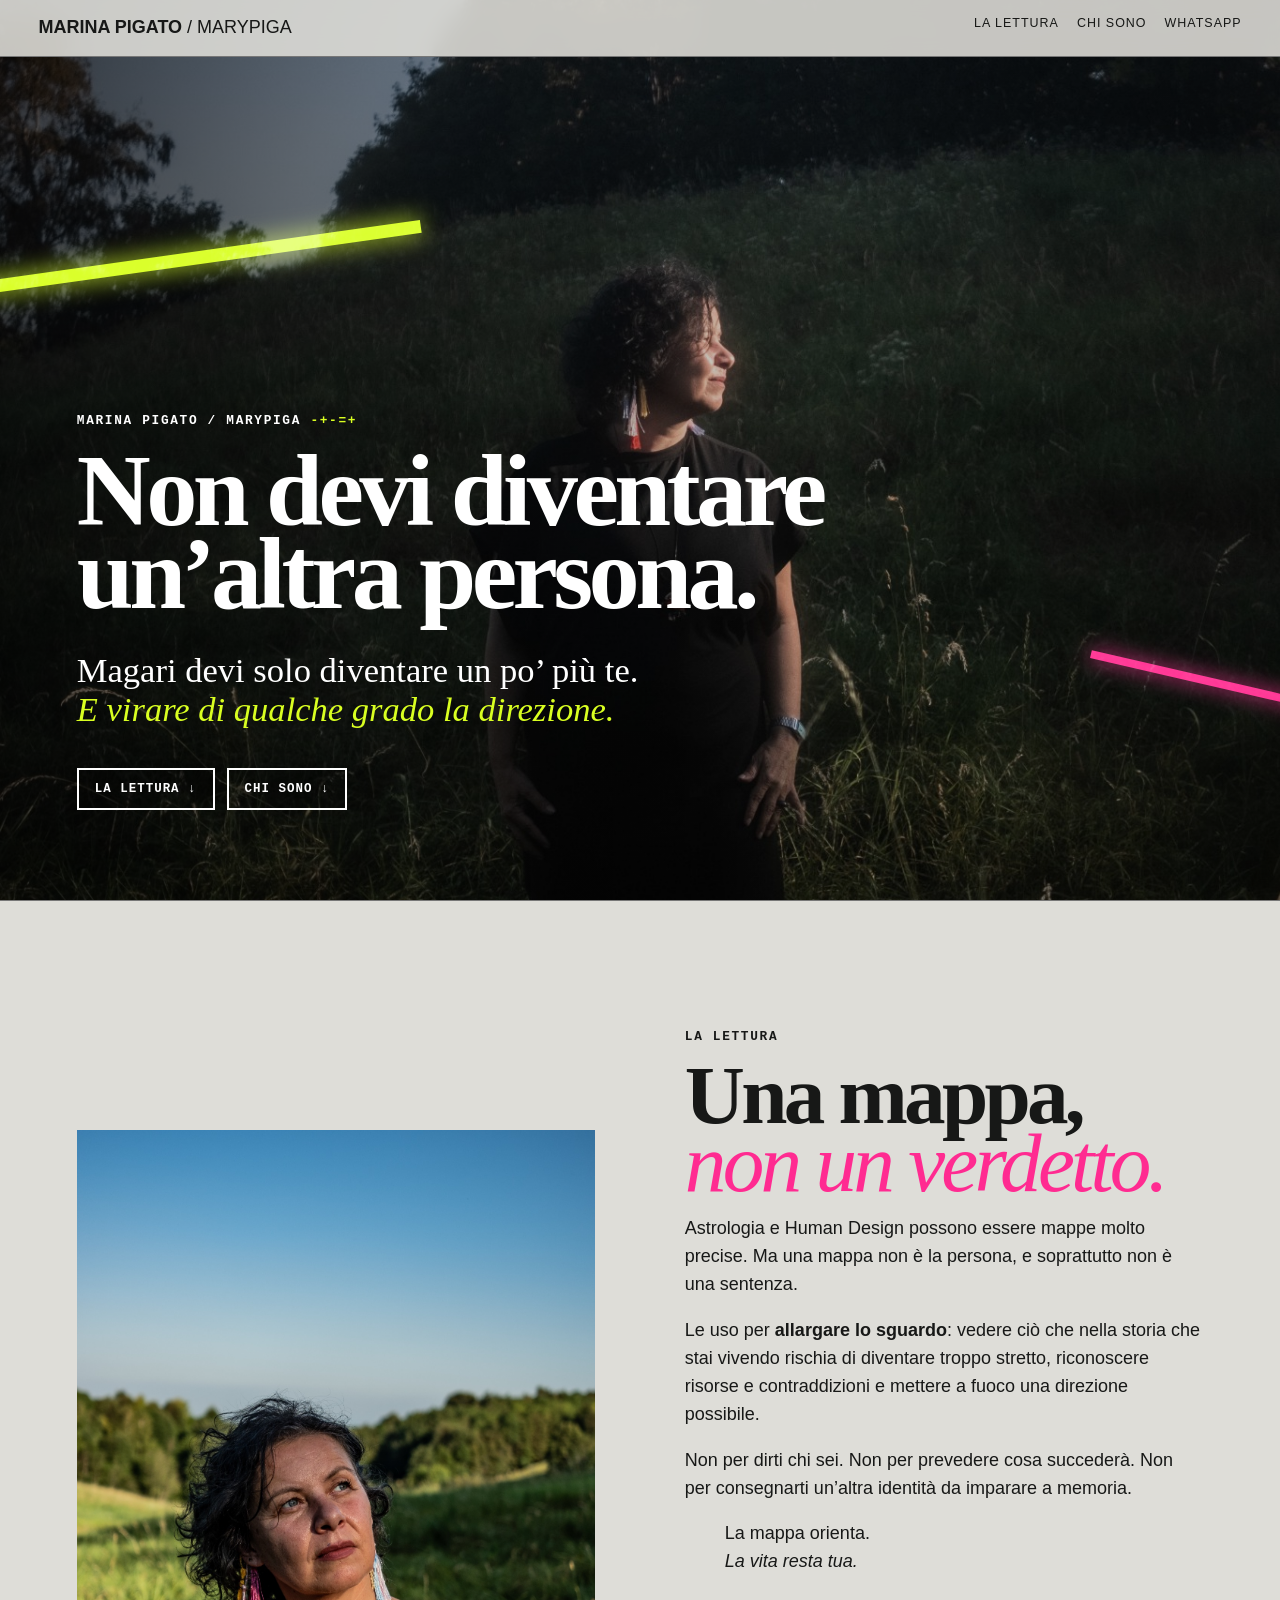
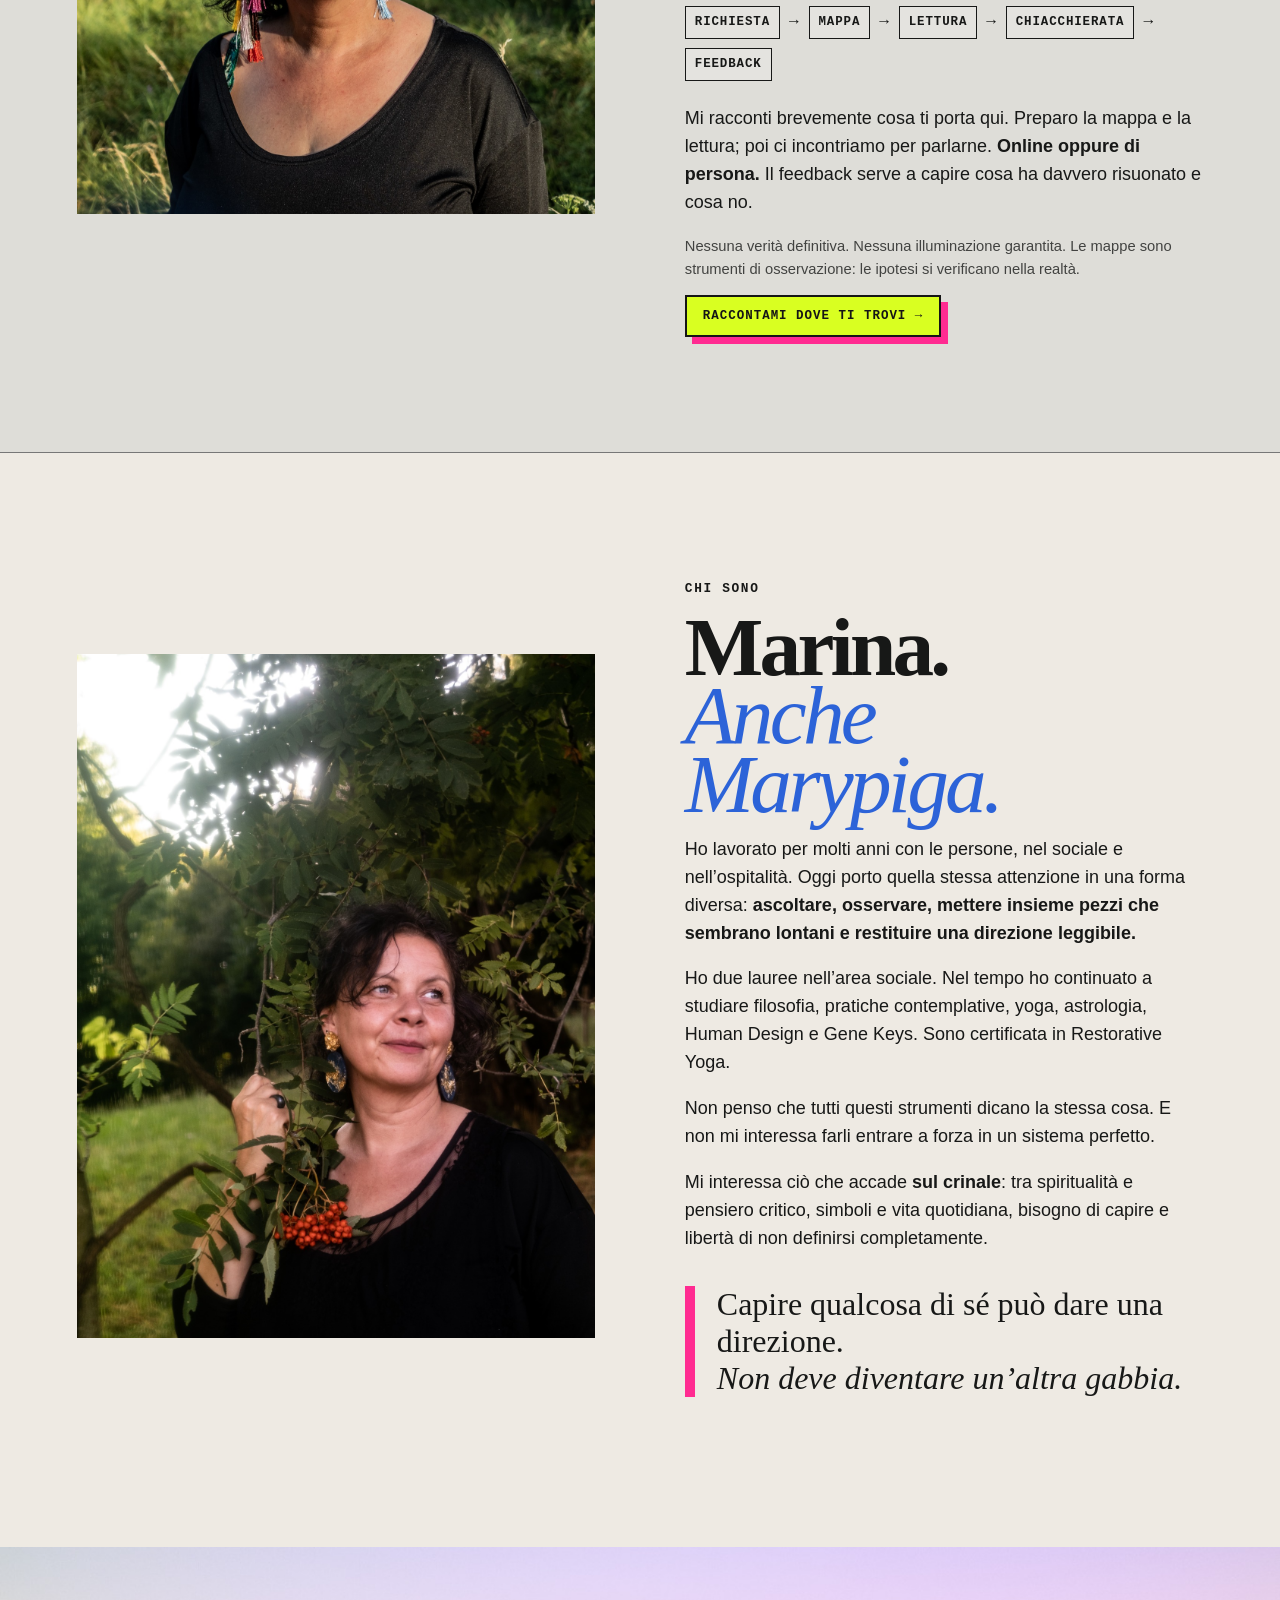
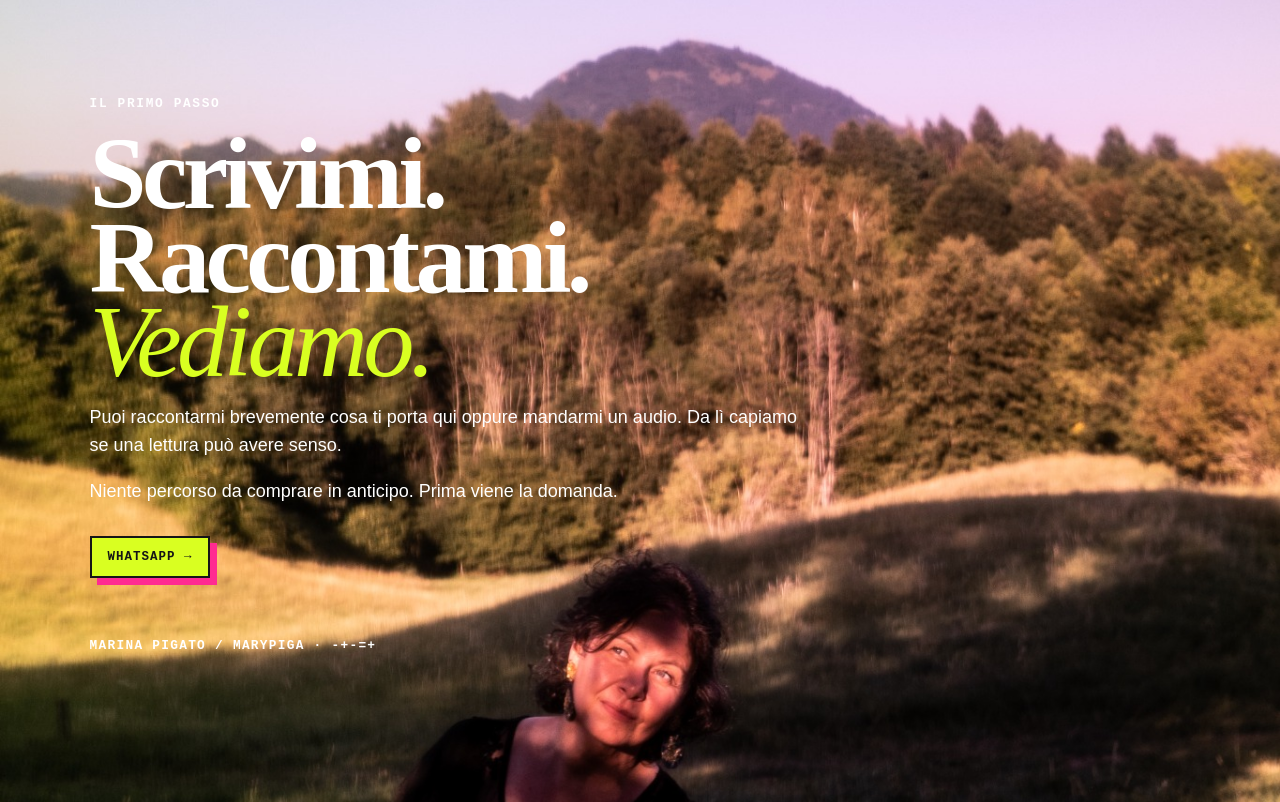
==== index.html @ 8ebb621a "prima versione pubblica+test google" ====
<!doctype html>
<html lang="it">
<head>
<meta charset="utf-8">
<meta name="viewport" content="width=device-width,initial-scale=1">
<meta name="description" content="Marina Pigato — letture di astrologia e Human Design. Online e in presenza in Veneto.">
<title>Marina Pigato</title>
<link rel="stylesheet" href="style.css">
</head>
<body id="top">
<header class="topbar">
  <a class="mark" href="#top">MARINA PIGATO <span>/ MARYPIGA</span></a>
  <nav>
    <a href="#lettura">La lettura</a>
    <a href="#chi-sono">Chi sono</a>
    <a class="wa" href="#" data-wa>WhatsApp</a>
  </nav>
</header>

<main>
<section class="hero">
  <img src="assets/hero-adele.jpg" alt="Marina Pigato nel paesaggio del Monte Summano">
  <div class="shade"></div>
  <div class="neon n1"></div><div class="neon n2"></div>
  <div class="hero-copy">
    <p class="kicker">MARINA PIGATO / MARYPIGA <span>-+-=+</span></p>
    <h1>Non devi diventare<br>un’altra persona.</h1>
    <p class="claim">Magari devi solo diventare un po’ più te.<br><em>E virare di qualche grado la direzione.</em></p>
    <div class="doors">
      <a href="#lettura">LA LETTURA ↓</a>
      <a href="#chi-sono">CHI SONO ↓</a>
    </div>
  </div>
</section>

<section id="lettura" class="section split">
  <div class="image-stack">
    <img src="assets/lettura-adele.jpg" alt="Ritratto di Marina Pigato">
    <span class="slash"></span>
  </div>
  <div class="copy">
    <p class="eyebrow">LA LETTURA</p>
    <h2>Una mappa,<br><i>non un verdetto.</i></h2>
    <p>Astrologia e Human Design possono essere mappe molto precise. Ma una mappa non è la persona, e soprattutto non è una sentenza.</p>
    <p>Le uso per <strong>allargare lo sguardo</strong>: vedere ciò che nella storia che stai vivendo rischia di diventare troppo stretto, riconoscere risorse e contraddizioni e mettere a fuoco una direzione possibile.</p>
    <p>Non per dirti chi sei. Non per prevedere cosa succederà. Non per consegnarti un’altra identità da imparare a memoria.</p>
    <blockquote>La mappa orienta.<br><em>La vita resta tua.</em></blockquote>

    <div class="process" aria-label="Come funziona">
      <span>RICHIESTA</span><b>→</b><span>MAPPA</span><b>→</b><span>LETTURA</span><b>→</b><span>CHIACCHIERATA</span><b>→</b><span>FEEDBACK</span>
    </div>
    <p>Mi racconti brevemente cosa ti porta qui. Preparo la mappa e la lettura; poi ci incontriamo per parlarne. <strong>Online oppure di persona.</strong> Il feedback serve a capire cosa ha davvero risuonato e cosa no.</p>
    <p class="small-note">Nessuna verità definitiva. Nessuna illuminazione garantita. Le mappe sono strumenti di osservazione: le ipotesi si verificano nella realtà.</p>
    <a class="cta" href="#" data-wa>RACCONTAMI DOVE TI TROVI →</a>
  </div>
</section>

<section id="chi-sono" class="section split bio">
  <div class="image-stack"><img src="assets/bio-adele.jpg" alt="Marina Pigato tra gli alberi"></div>
  <div class="copy">
    <p class="eyebrow">CHI SONO</p>
    <h2>Marina.<br><i>Anche Marypiga.</i></h2>
    <p>Ho lavorato per molti anni con le persone, nel sociale e nell’ospitalità. Oggi porto quella stessa attenzione in una forma diversa: <strong>ascoltare, osservare, mettere insieme pezzi che sembrano lontani e restituire una direzione leggibile.</strong></p>
    <p>Ho due lauree nell’area sociale. Nel tempo ho continuato a studiare filosofia, pratiche contemplative, yoga, astrologia, Human Design e Gene Keys. Sono certificata in Restorative Yoga.</p>
    <p>Non penso che tutti questi strumenti dicano la stessa cosa. E non mi interessa farli entrare a forza in un sistema perfetto.</p>
    <p>Mi interessa ciò che accade <strong>sul crinale</strong>: tra spiritualità e pensiero critico, simboli e vita quotidiana, bisogno di capire e libertà di non definirsi completamente.</p>
    <blockquote>Capire qualcosa di sé può dare una direzione.<br><em>Non deve diventare un’altra gabbia.</em></blockquote>
  </div>
</section>

<section class="closing">
  <img src="assets/footer-adele.jpg" alt="Monte Summano e paesaggio veneto">
  <div class="closing-copy">
    <p class="eyebrow">IL PRIMO PASSO</p>
    <h2>Scrivimi.<br>Raccontami.<br><i>Vediamo.</i></h2>
    <p>Puoi raccontarmi brevemente cosa ti porta qui oppure mandarmi un audio. Da lì capiamo se una lettura può avere senso.</p>
    <p>Niente percorso da comprare in anticipo. Prima viene la domanda.</p>
    <div class="buttons"><a class="cta" href="#" data-wa>WHATSAPP →</a></div>
    <p class="signature">MARINA PIGATO / MARYPIGA · -+-=+</p>
  </div>
</section>
</main>

<script>
const WHATSAPP_NUMBER = "393474805543";
document.querySelectorAll("[data-wa]").forEach(a => {
  if (WHATSAPP_NUMBER) {
    a.href = "https://wa.me/" + WHATSAPP_NUMBER;
    a.target = "_blank";
    a.rel = "noopener";
  } else {
    a.href = "#";
    a.addEventListener("click", e => {
      e.preventDefault();
      alert("WhatsApp sarà attivato qui prima della pubblicazione.");
    });
  }
});
</script>
</body>
</html>
---- style.css ----
*{box-sizing:border-box}html{scroll-behavior:smooth}body{margin:0;background:#deddd8;color:#171817;font:18px/1.55 Arial,Helvetica,sans-serif}a{color:inherit}.topbar{position:fixed;z-index:20;top:0;left:0;right:0;display:flex;justify-content:space-between;gap:20px;padding:14px 3vw;background:rgba(225,224,218,.88);backdrop-filter:blur(10px);border-bottom:1px solid #777}.mark{font-weight:900;text-decoration:none}.mark span{font-weight:400}.topbar nav{display:flex;gap:18px;flex-wrap:wrap}.topbar nav a{text-decoration:none;font-size:.78rem;text-transform:uppercase;letter-spacing:.08em}.hero{min-height:100svh;position:relative;display:flex;align-items:flex-end;overflow:hidden;background:#272927;color:white}.hero>img{position:absolute;inset:0;width:100%;height:100%;object-fit:cover;filter:grayscale(1) contrast(1.05) brightness(.88)}.shade{position:absolute;inset:0;background:linear-gradient(90deg,rgba(0,0,0,.72),rgba(0,0,0,.15) 65%,rgba(0,0,0,.35))}.hero-copy{position:relative;z-index:3;padding:11vw 6vw 7vw;max-width:1000px}.kicker,.eyebrow{font:700 .8rem/1.2 "Courier New",monospace;letter-spacing:.13em;text-transform:uppercase}.kicker span{color:#d9ff21}.hero h1,.section h2,.closing h2{font:900 clamp(3.6rem,8vw,8.5rem)/.82 Georgia,serif;letter-spacing:-.055em;margin:.2em 0}.claim{font:clamp(1.5rem,2.7vw,2.7rem)/1.12 Georgia,serif;max-width:820px}.claim em,.section h2 i,.closing h2 i{font-weight:400;color:#d9ff21}.doors{display:flex;gap:12px;flex-wrap:wrap;margin-top:40px}.doors a,.cta,.insta{border:2px solid currentColor;padding:12px 16px;text-decoration:none;font:700 .78rem "Courier New",monospace;letter-spacing:.08em;background:rgba(0,0,0,.15)}.social{position:absolute;z-index:4;right:3vw;bottom:2vw;font:700 .78rem "Courier New",monospace}.neon{position:absolute;z-index:2;pointer-events:none;mix-blend-mode:screen}.n1{width:36vw;height:13px;background:#d9ff21;left:-3vw;top:28%;transform:rotate(-8deg);box-shadow:0 0 25px #d9ff21}.n2{width:18vw;height:8px;background:#ff2b91;right:-3vw;bottom:24%;transform:rotate(13deg);box-shadow:0 0 20px #ff2b91}.section{position:relative;min-height:92vh;padding:9vw 6vw;border-top:1px solid #777}.split,.restorative{display:grid;grid-template-columns:minmax(0,1fr) minmax(0,1fr);gap:7vw;align-items:center}.image-stack img{width:100%;height:min(76vh,820px);object-fit:cover;filter:grayscale(1) contrast(1.02)}.copy{max-width:760px}.copy p{max-width:680px}.copy strong{font-weight:800}.section h2{font-size:clamp(3.2rem,6.5vw,7rem)}.section h2 i{color:#ff2b91}.price{display:inline-block;margin:20px 0;padding:10px 14px;border:2px solid #171817;font:700 1rem "Courier New",monospace;transform:rotate(-1deg)}.promo{margin:18px 0 26px;padding:20px;border-left:10px solid #d9ff21;font:1.25rem Georgia,serif}.cta{display:inline-block;background:#d9ff21;color:#151515;box-shadow:7px 7px 0 #ff2b91}.up{position:absolute;right:3vw;bottom:3vw;font:900 2.5rem Georgia;text-decoration:none}.restorative{background:#2b2c2b;color:#eee}.restorative .image-stack{order:2}.restorative h2 i{color:#d9ff21}.restorative blockquote,.bio blockquote{margin:35px 0;font:2rem/1.15 Georgia,serif;border-left:10px solid #ff2b91;padding-left:22px}.bio{background:#eeeae3}.bio h2 i{color:#2c63d8}.bloom{background:#cac9c2}.bloom-head{max-width:900px}.bloom-images{display:grid;grid-template-columns:1.15fr .85fr;gap:2vw;margin:5vw 0}.bloom-images img{width:100%;object-fit:cover}.bloom-images .portrait{height:65vh;filter:grayscale(1)}.bloom-images .products{height:65vh;background:#eee;object-fit:contain}.bloom-foot{max-width:850px}.relics{font:1.5rem Georgia,serif}.insta{display:inline-block;margin-left:15px}.closing{position:relative;min-height:95vh;background:#171817;color:white;display:flex;align-items:center;overflow:hidden}.closing>img{position:absolute;inset:0;width:100%;height:100%;object-fit:cover;filter:grayscale(1) brightness(.42)}.closing-copy{position:relative;z-index:2;padding:10vw 7vw;max-width:900px}.closing h2{font-size:clamp(4rem,8vw,8rem)}.buttons{display:flex;gap:15px;flex-wrap:wrap;margin:30px 0}.ghost{background:transparent;color:white;box-shadow:none}.signature{margin-top:60px;font:700 .8rem "Courier New",monospace;letter-spacing:.1em}

@media(max-width:820px){
 body{font-size:18px}.topbar{position:absolute;padding:12px 18px}.topbar nav a:not(.wa):not(:nth-last-child(2)){display:none}.mark{font-size:.82rem}
 .hero{min-height:100svh}.hero-copy{padding:120px 22px 90px}.hero h1{font-size:clamp(3.3rem,16vw,5.8rem)}.claim{font-size:1.45rem}.doors{display:grid}.doors a{font-size:.9rem;padding:14px}.social{left:22px;right:auto;bottom:24px}
 .section{padding:85px 22px;min-height:auto}.split,.restorative{grid-template-columns:1fr;gap:45px}.section h2{font-size:clamp(3.2rem,15vw,5.2rem)}.image-stack img{height:58vh}.restorative .image-stack{order:0}.copy p{font-size:1.05rem;line-height:1.62}.promo{font-size:1.2rem}.cta,.insta{font-size:.88rem;padding:14px 15px}
 .bloom-images{grid-template-columns:1fr}.bloom-images .portrait,.bloom-images .products{height:auto;max-height:70vh}.insta{margin:18px 0 0}.up{right:22px;bottom:22px}
 .closing{min-height:100svh}.closing-copy{padding:100px 22px 70px}.closing h2{font-size:clamp(4rem,18vw,6rem)}
}
/* V3 chiusa — settembre 2026: innesto decisioni, fotografie Adele a colori */
.hero>img,.image-stack img,.closing>img{filter:none}
.hero>img{object-position:center 48%}
.image-stack img{object-position:center center}
.closing>img{object-position:center center}
.process{display:flex;align-items:center;gap:9px;flex-wrap:wrap;margin:30px 0 24px;font:700 .78rem/1.2 "Courier New",monospace;letter-spacing:.07em}
.process span{padding:8px 9px;border:1px solid currentColor;background:rgba(255,255,255,.18)}
.process b{font-size:1rem}
.small-note{font-size:.92rem;opacity:.78}
.bio blockquote{margin-top:34px}
@media(max-width:820px){
 .topbar nav a{display:none!important}.topbar nav .wa{display:block!important}
 .hero>img{object-position:48% center}
 .process{gap:7px}.process span{font-size:.72rem}.process b{font-size:.85rem}
 .image-stack img{height:auto;max-height:none}
 .closing>img{object-position:52% center}
}

/* V1 final — tipografia editoriale */
:root{--editorial-serif:Didot,"Bodoni 72","Bodoni MT","Times New Roman",serif}
body{font-family:Arial,Helvetica,sans-serif}
.hero h1,.section h2,.closing h2,.claim,.promo,.restorative blockquote,.bio blockquote,.relics{font-family:var(--editorial-serif)}
.hero h1,.section h2,.closing h2{font-weight:700;letter-spacing:-.045em}
.claim,.restorative blockquote,.bio blockquote,.relics{font-weight:400}
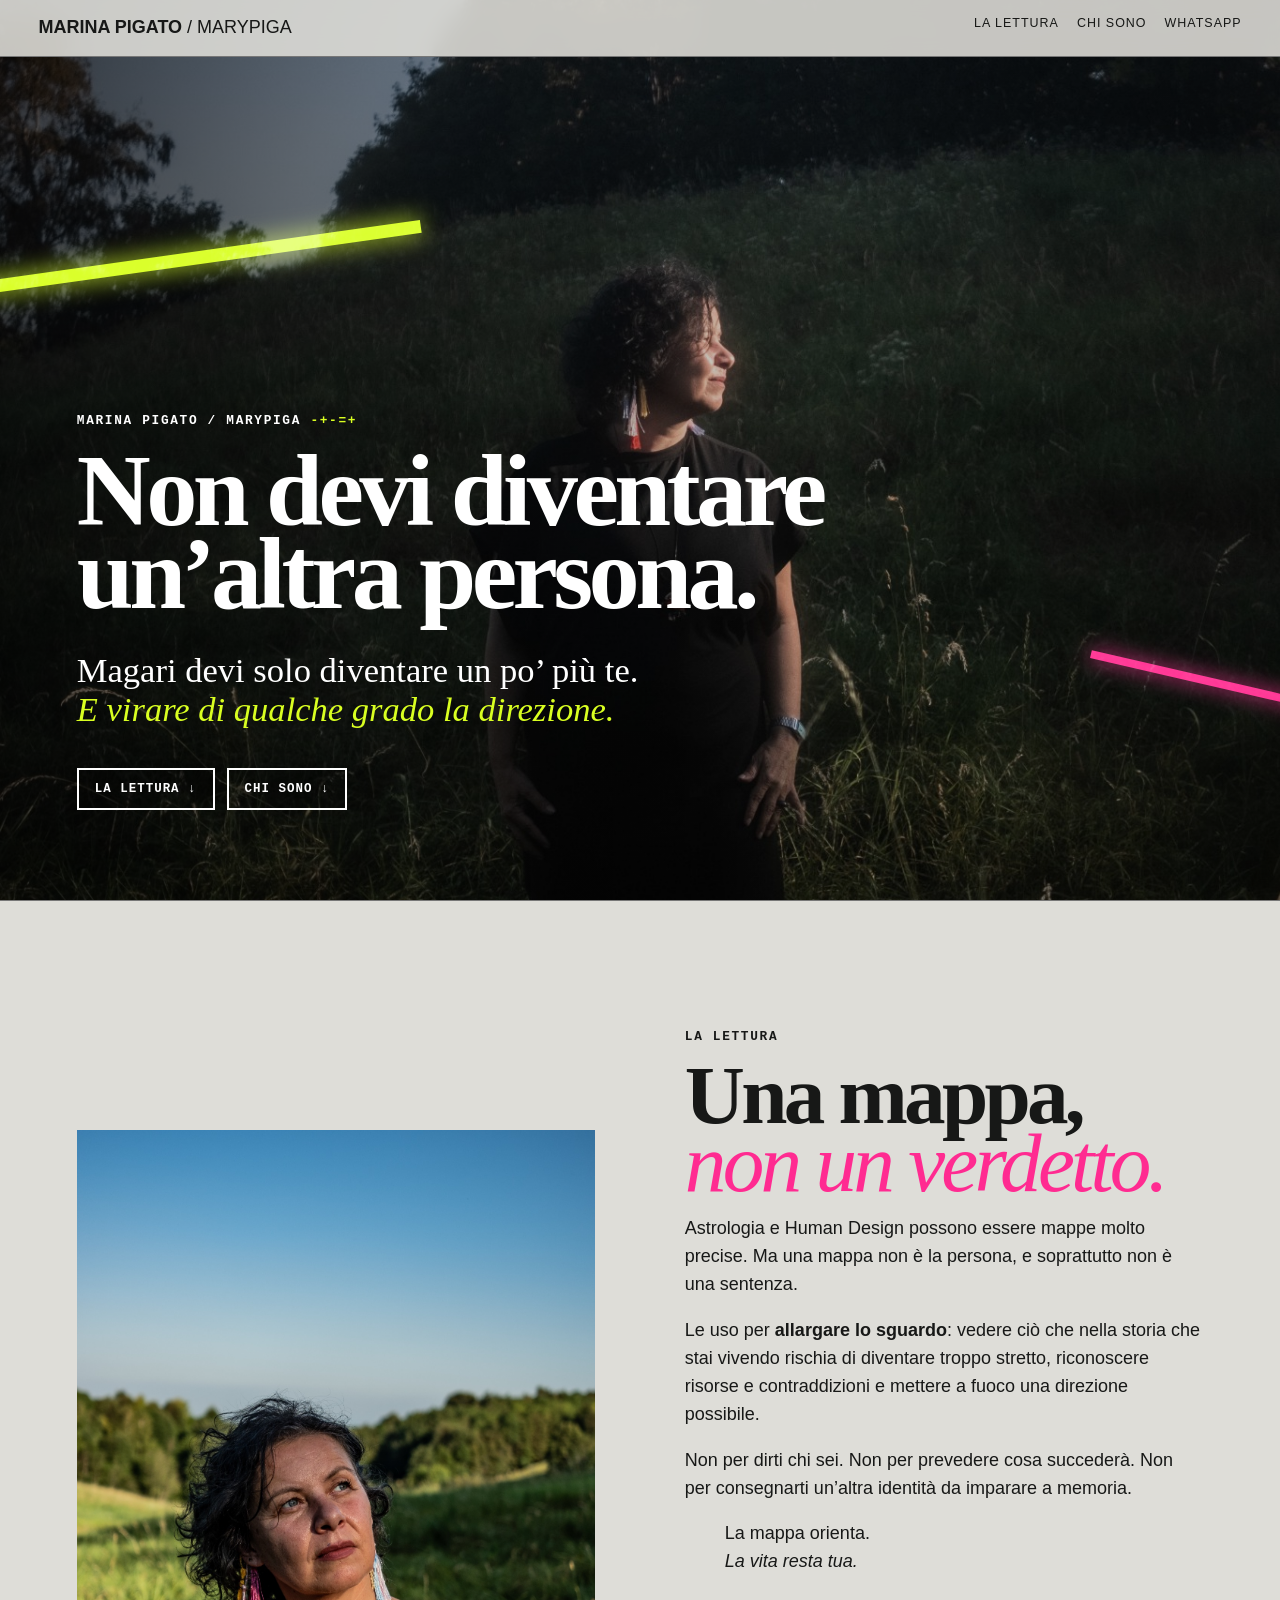
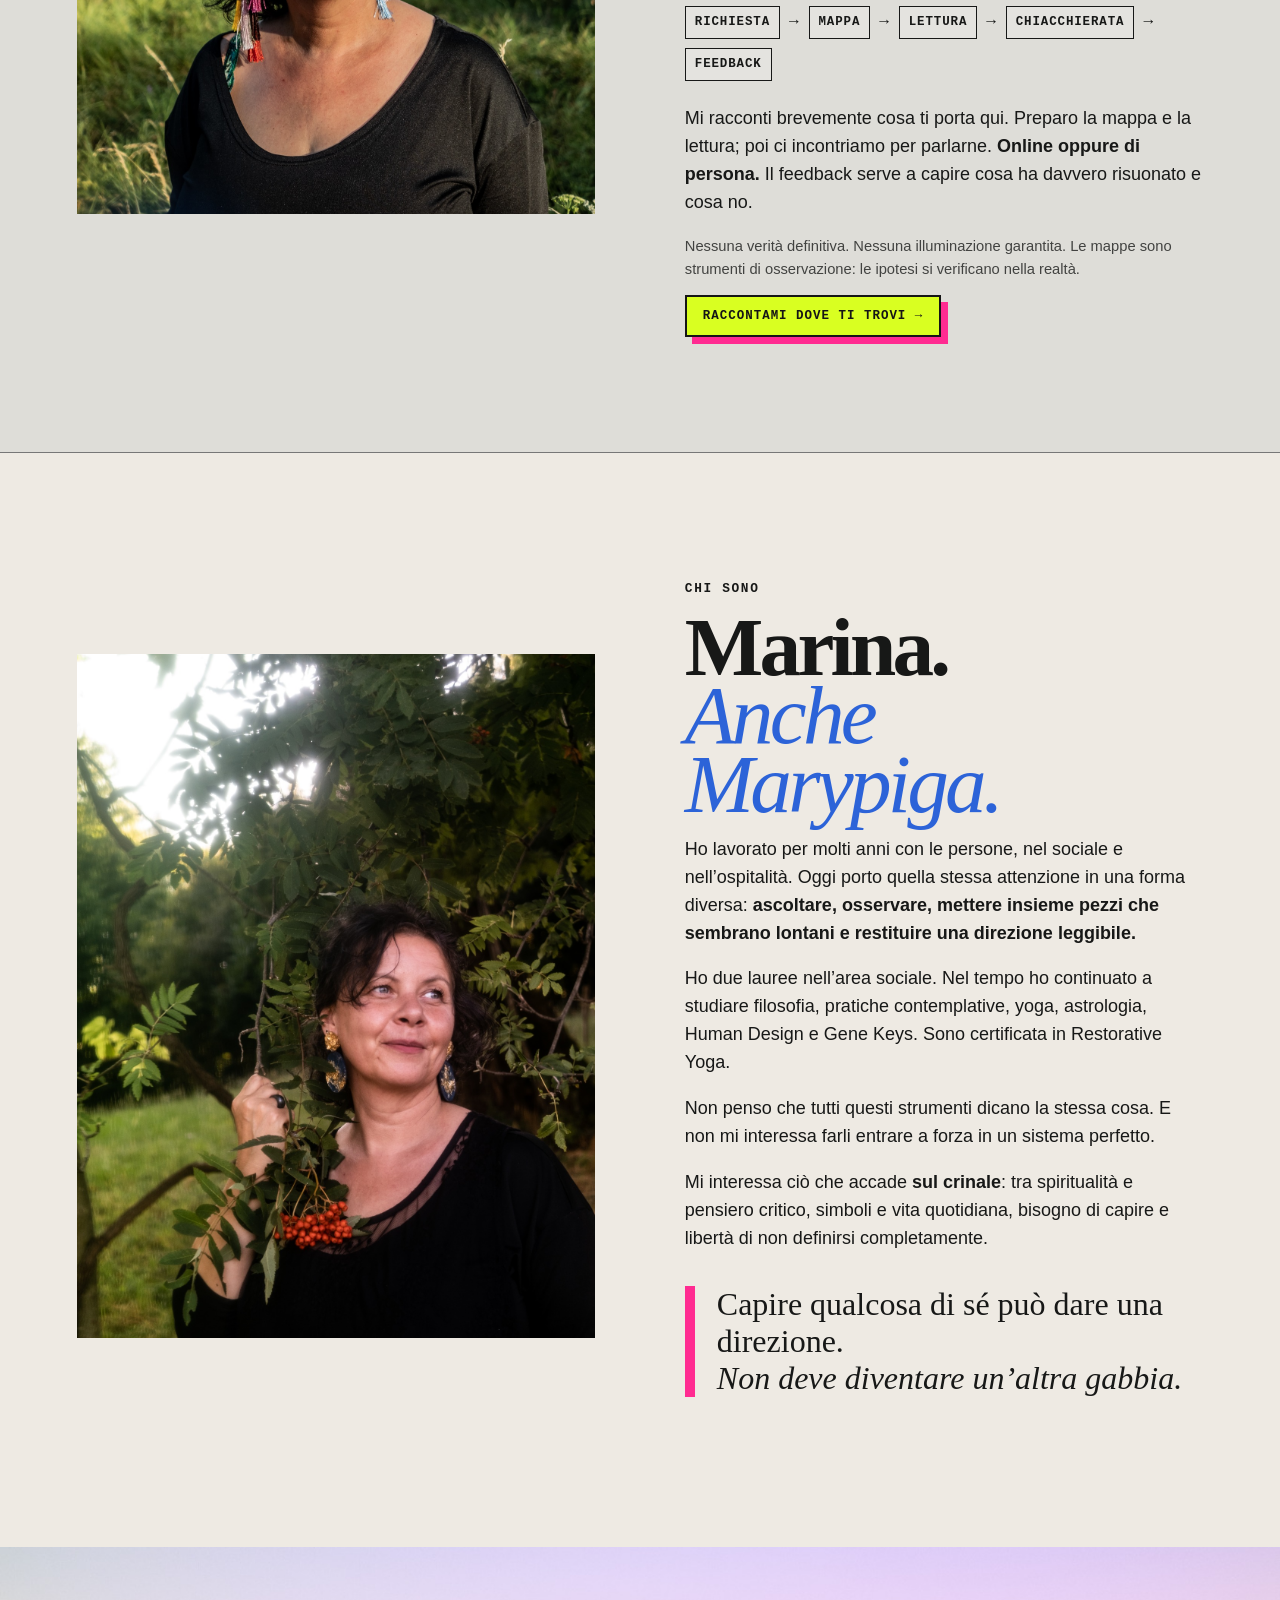
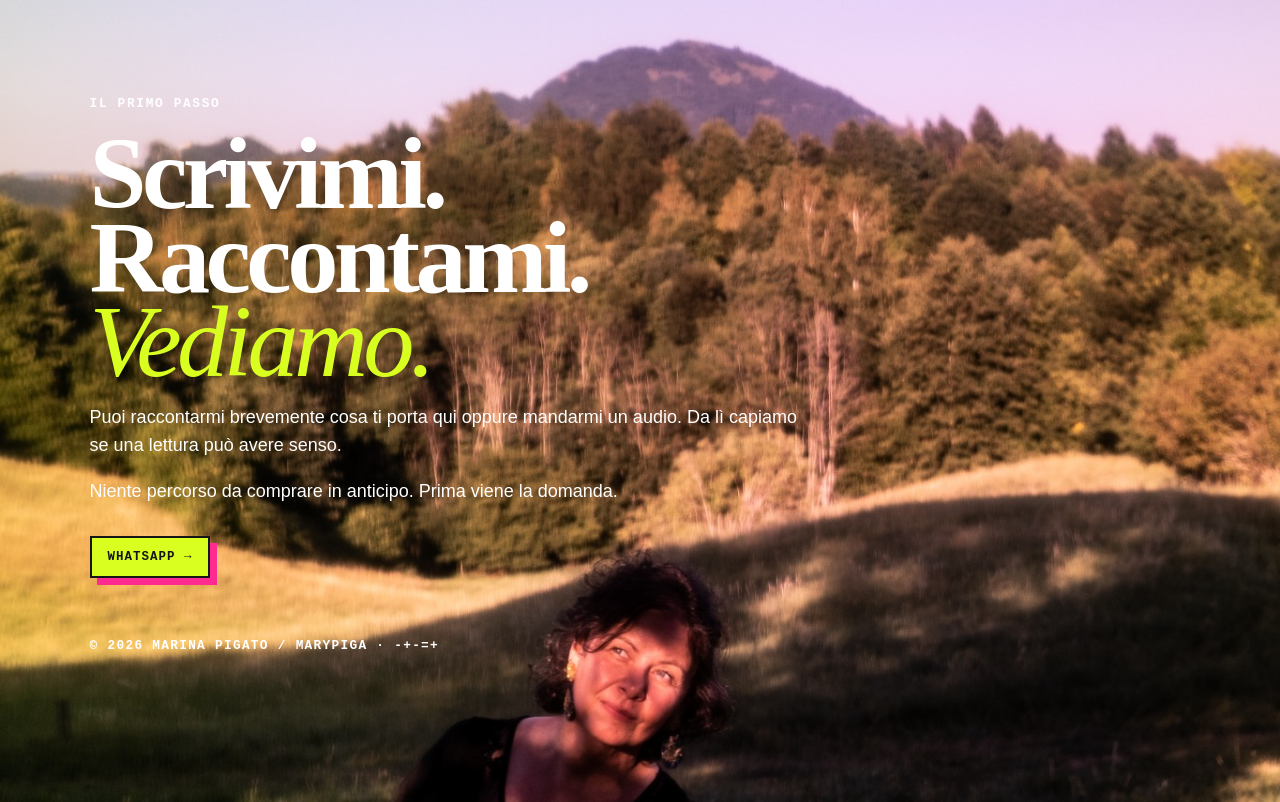
==== commit bb773a18: "Fix fatal First House bug" ====
--- a/index.html
+++ b/index.html
@@ -76,7 +76,7 @@
     <p>Puoi raccontarmi brevemente cosa ti porta qui oppure mandarmi un audio. Da lì capiamo se una lettura può avere senso.</p>
     <p>Niente percorso da comprare in anticipo. Prima viene la domanda.</p>
     <div class="buttons"><a class="cta" href="#" data-wa>WHATSAPP →</a></div>
-    <p class="signature">MARINA PIGATO / MARYPIGA · -+-=+</p>
+    <p class="signature">© 2026 MARINA PIGATO / MARYPIGA · -+-=+</p>
   </div>
 </section>
 </main>
--- a/style.css
+++ b/style.css
@@ -31,3 +31,14 @@
 .hero h1,.section h2,.closing h2,.claim,.promo,.restorative blockquote,.bio blockquote,.relics{font-family:var(--editorial-serif)}
 .hero h1,.section h2,.closing h2{font-weight:700;letter-spacing:-.045em}
 .claim,.restorative blockquote,.bio blockquote,.relics{font-weight:400}
+
+/* Bugfix 15/09/2026 — ultima schermata mobile */
+body{overflow-x:hidden}
+.closing{overflow:visible}
+.closing-copy{width:100%;min-width:0}
+.closing h2{max-width:100%}
+@media(max-width:820px){
+ .closing{height:auto;align-items:flex-start}
+ .closing-copy{padding-bottom:calc(90px + env(safe-area-inset-bottom))}
+ .closing h2{font-size:clamp(3.05rem,14vw,5rem)}
+}
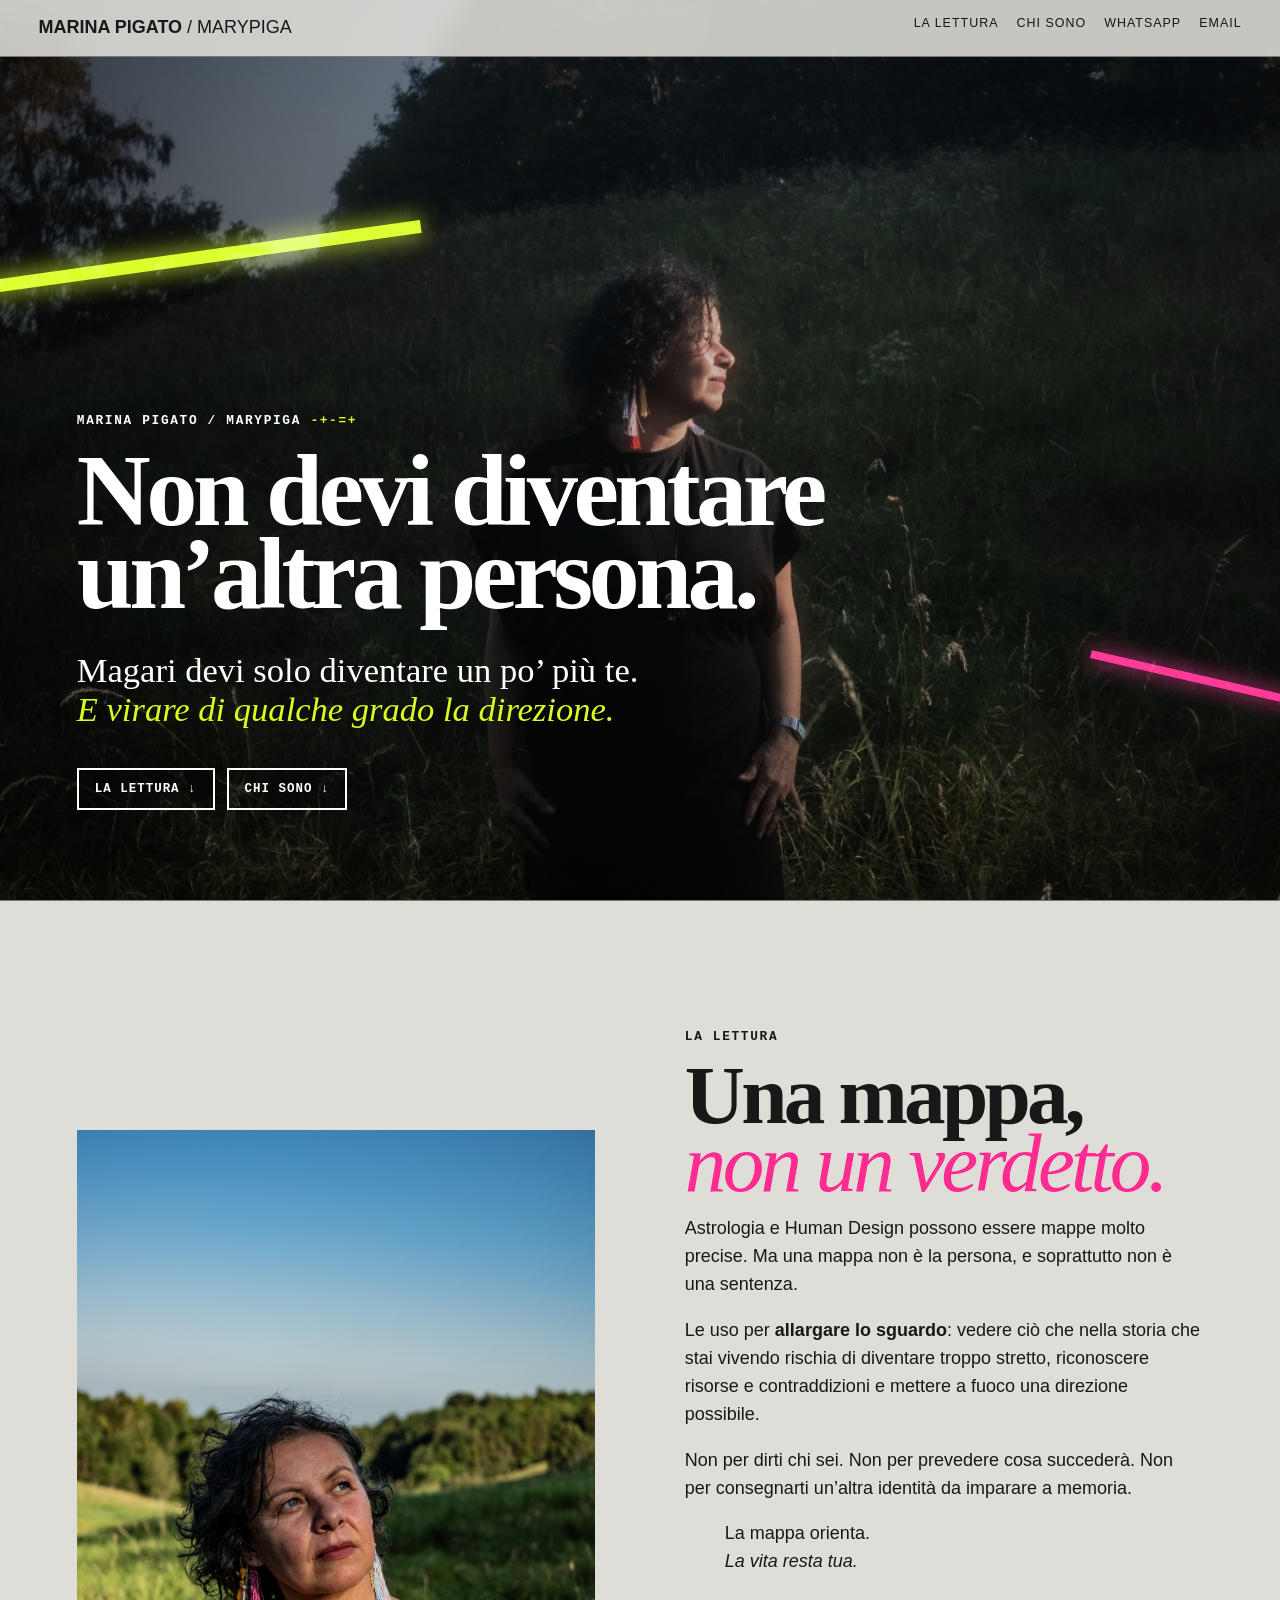
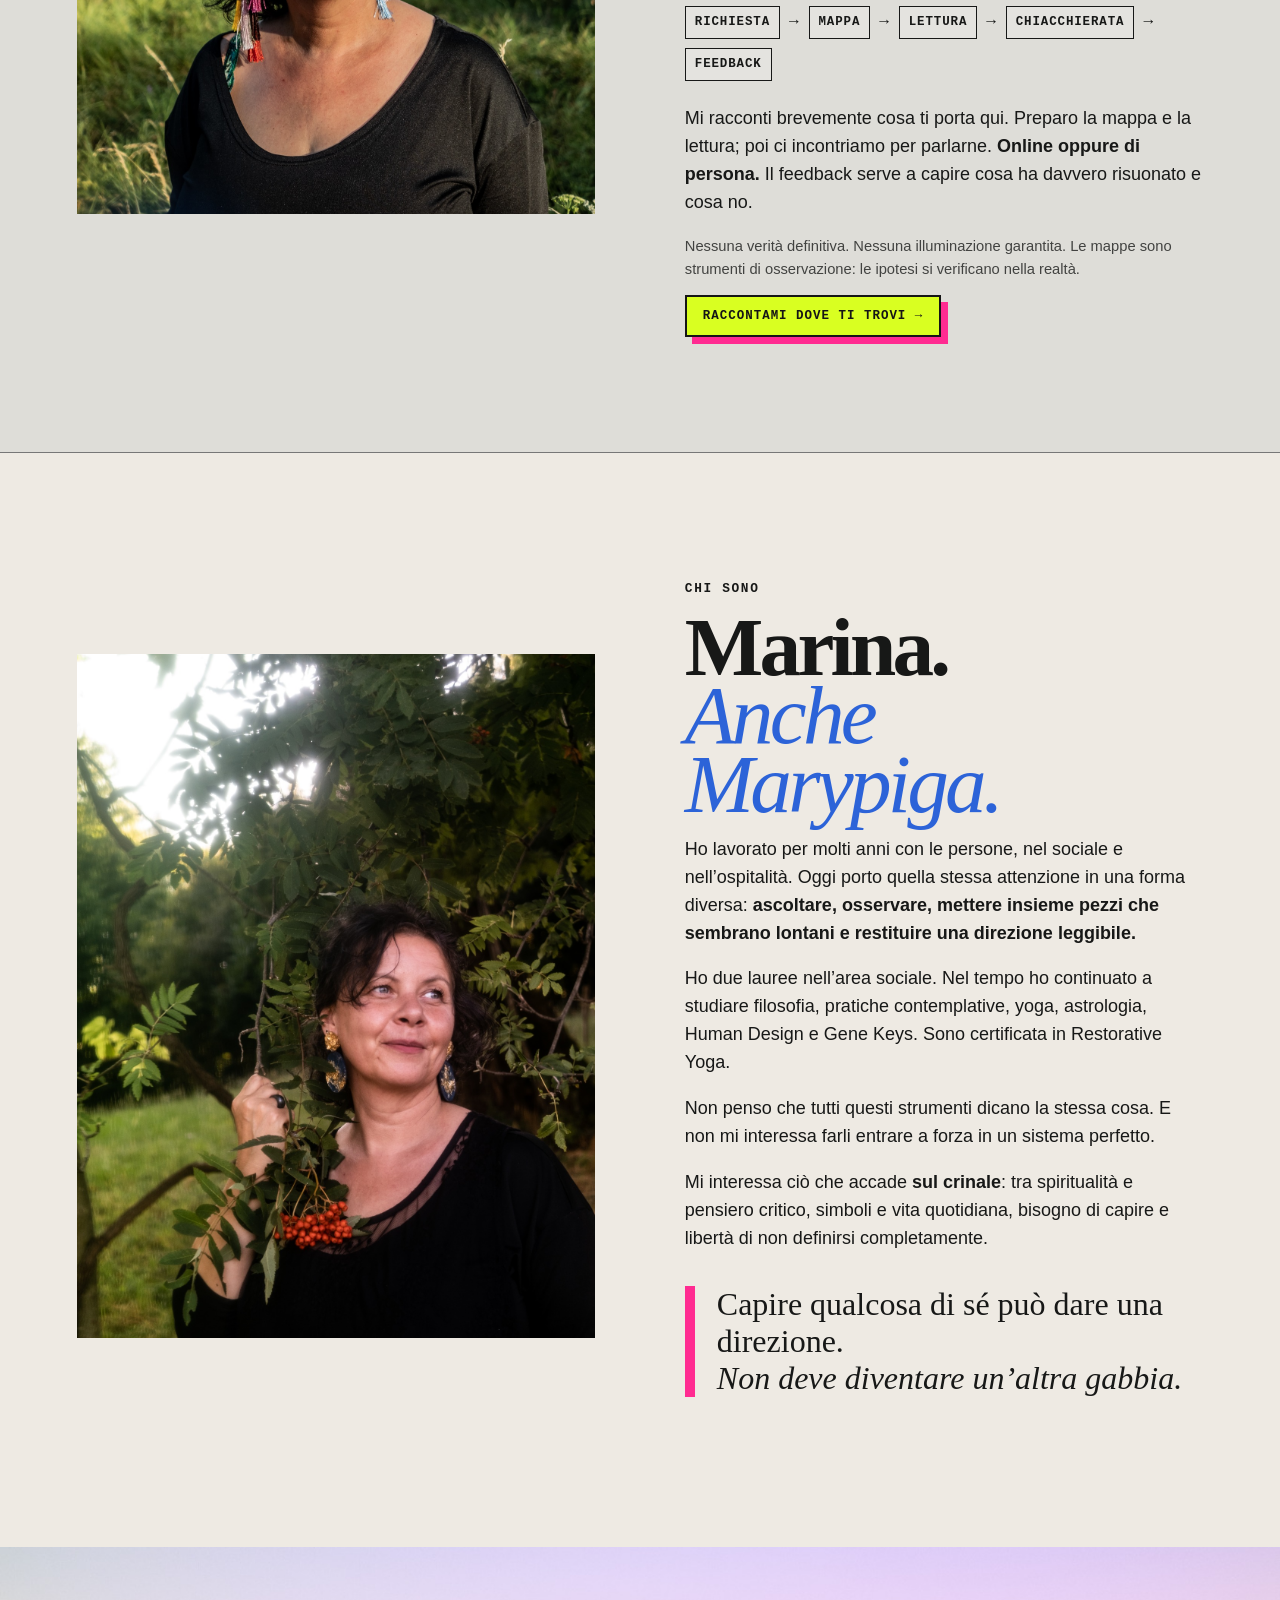
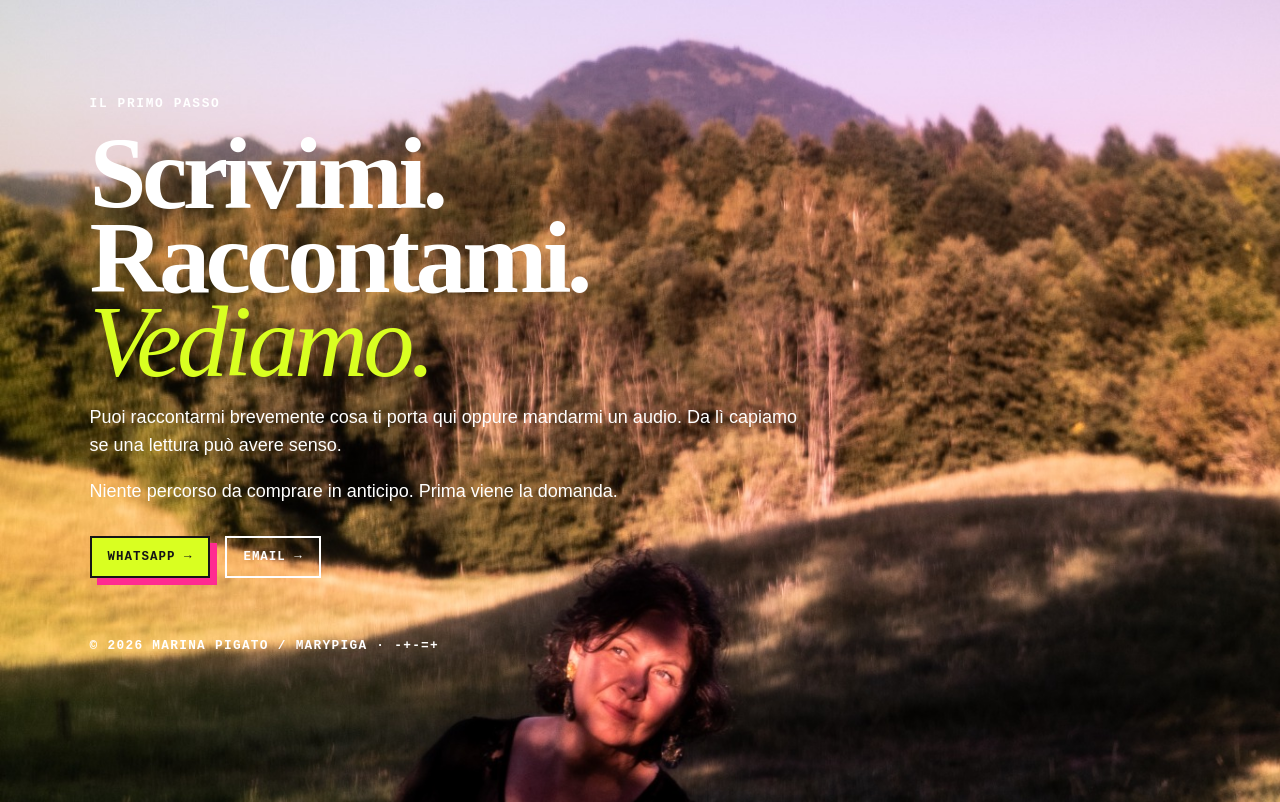
==== commit 6c87cae7: "Add email contact option" ====
--- a/index.html
+++ b/index.html
@@ -4,6 +4,8 @@
 <meta charset="utf-8">
 <meta name="viewport" content="width=device-width,initial-scale=1">
 <meta name="description" content="Marina Pigato — letture di astrologia e Human Design. Online e in presenza in Veneto.">
+<meta name="robots" content="index, follow">
+<link rel="canonical" href="https://marinapigato.vercel.app/">
 <title>Marina Pigato</title>
 <link rel="stylesheet" href="style.css">
 </head>
@@ -14,6 +16,7 @@
     <a href="#lettura">La lettura</a>
     <a href="#chi-sono">Chi sono</a>
     <a class="wa" href="#" data-wa>WhatsApp</a>
+    <a class="email" href="mailto:marinapigato@gmail.com">Email</a>
   </nav>
 </header>
 
@@ -75,7 +78,10 @@
     <h2>Scrivimi.<br>Raccontami.<br><i>Vediamo.</i></h2>
     <p>Puoi raccontarmi brevemente cosa ti porta qui oppure mandarmi un audio. Da lì capiamo se una lettura può avere senso.</p>
     <p>Niente percorso da comprare in anticipo. Prima viene la domanda.</p>
-    <div class="buttons"><a class="cta" href="#" data-wa>WHATSAPP →</a></div>
+    <div class="buttons">
+      <a class="cta" href="#" data-wa>WHATSAPP →</a>
+      <a class="cta ghost" href="mailto:marinapigato@gmail.com">EMAIL →</a>
+    </div>
     <p class="signature">© 2026 MARINA PIGATO / MARYPIGA · -+-=+</p>
   </div>
 </section>
--- a/style.css
+++ b/style.css
@@ -18,7 +18,7 @@
 .small-note{font-size:.92rem;opacity:.78}
 .bio blockquote{margin-top:34px}
 @media(max-width:820px){
- .topbar nav a{display:none!important}.topbar nav .wa{display:block!important}
+ .topbar nav a{display:none!important}.topbar nav .email{display:block!important}
  .hero>img{object-position:48% center}
  .process{gap:7px}.process span{font-size:.72rem}.process b{font-size:.85rem}
  .image-stack img{height:auto;max-height:none}
